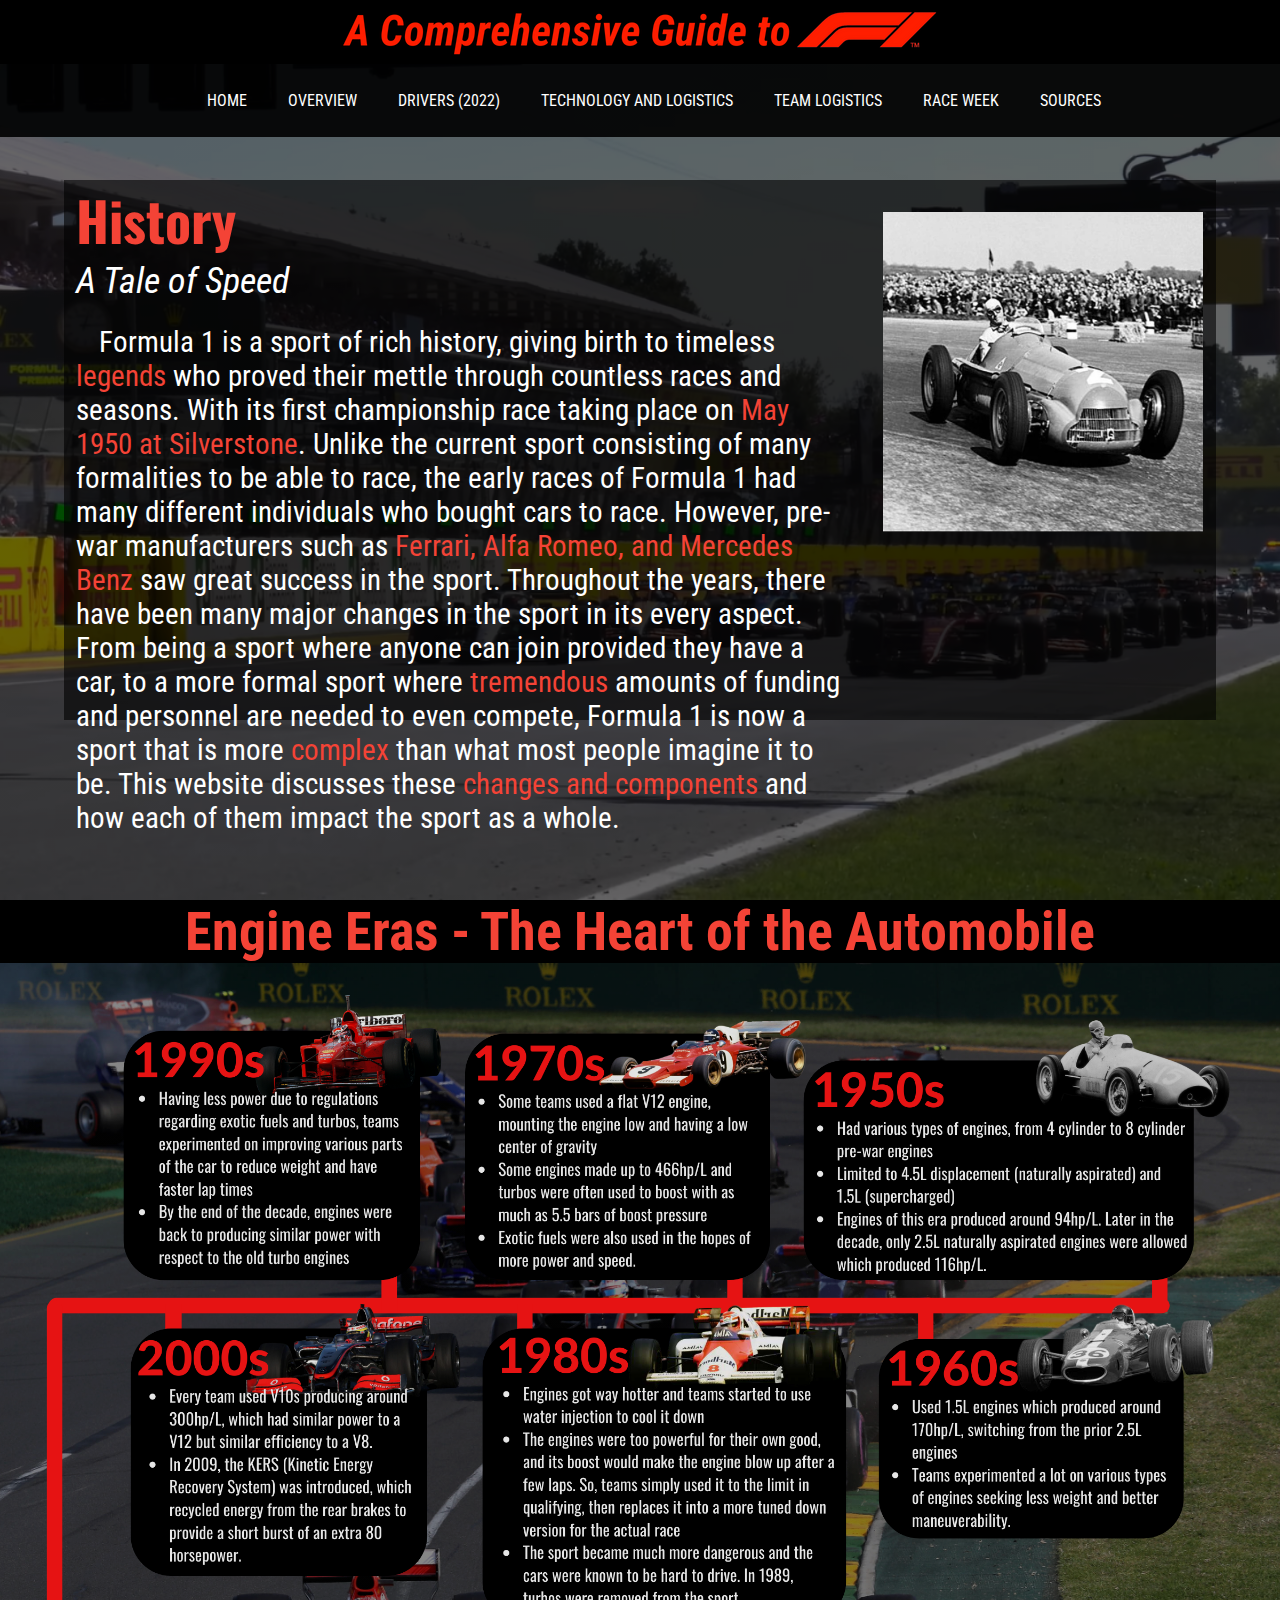
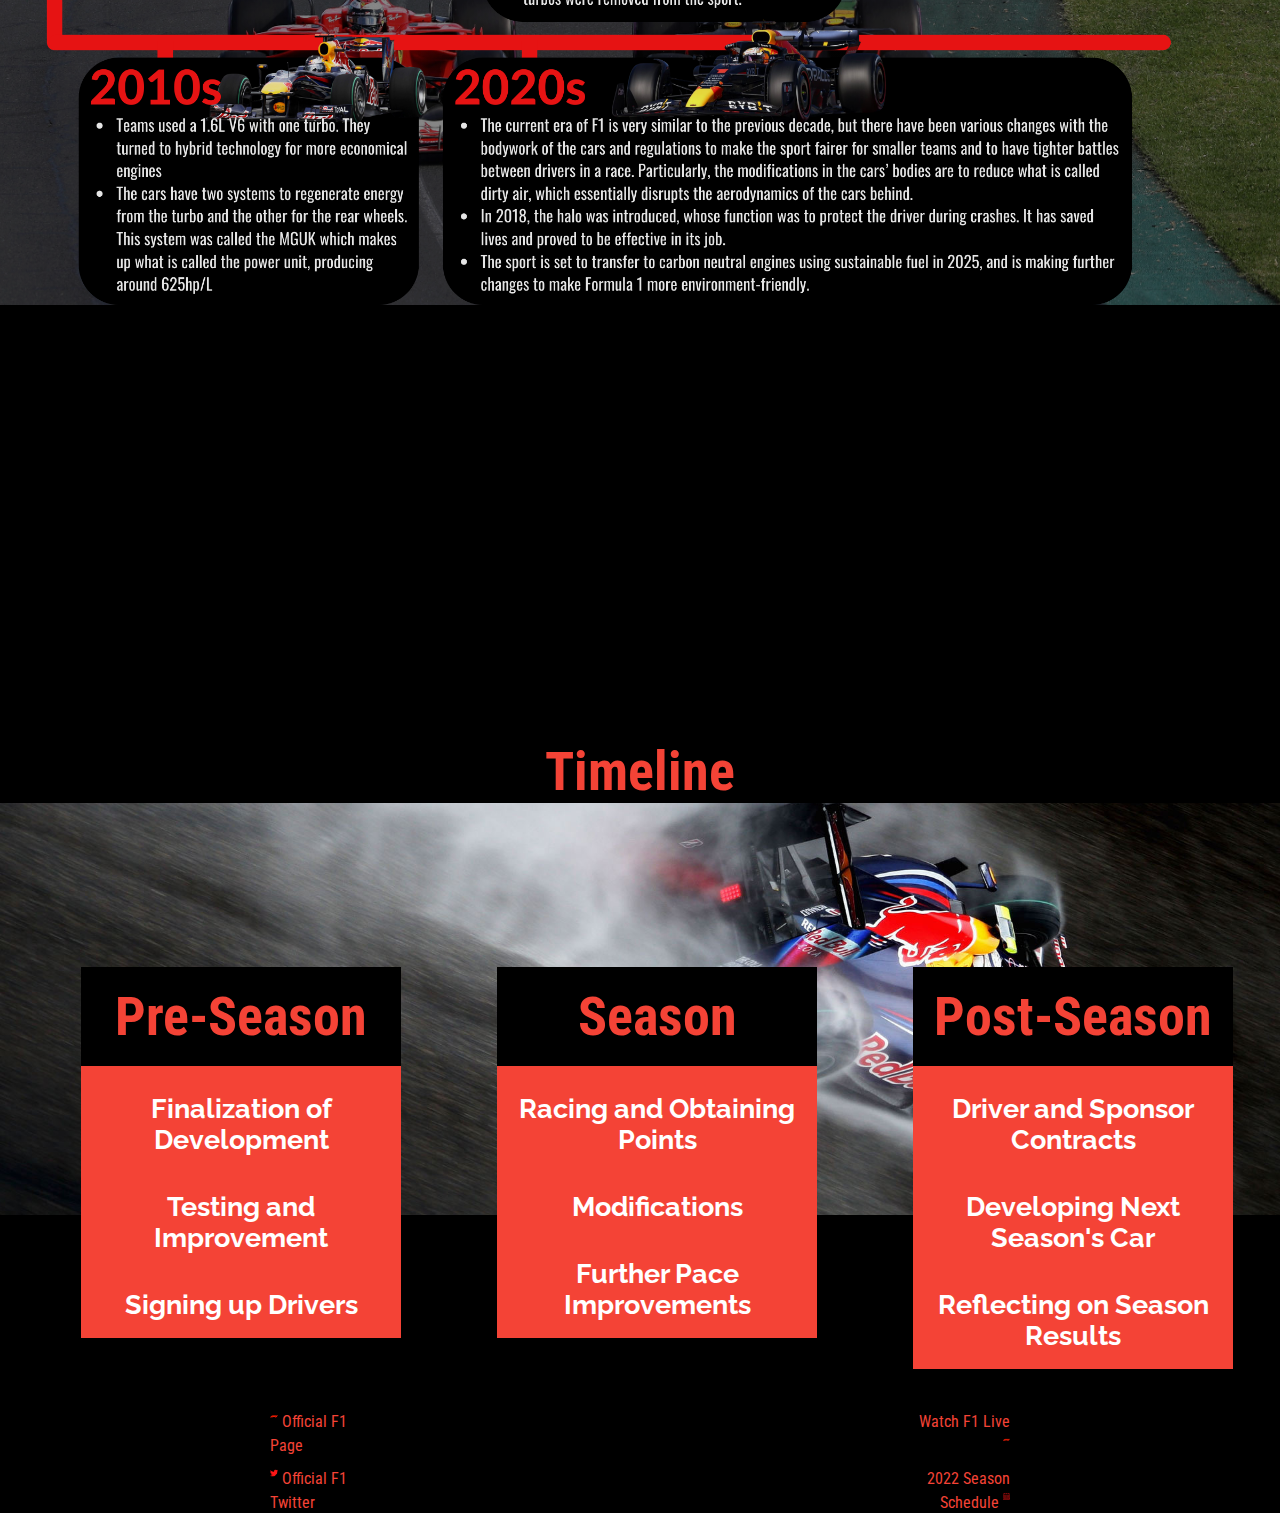
==== htdocs/p1overview.html @ 9a34f5e9 "Add files via upload" ====
<!DOCTYPE html>
<html>

<head>
  <!--Declaration of meta tags and viewports-->
  <meta charset="UTF-8">
  <meta name="viewport" content="width=device-width, initial-scale=1.0">
  <meta name="author" content="A. Mananghaya 9-Magnesium">
  <meta name="keywords" content="F1, Formula 1, Cars, Sport, CSS, HTML">
  <meta name="viewport" content="with=device-width, initial-scale=1.0">
  <!--Calling of stylesheet and fonts-->
  <link rel="stylesheet" href="../style.css">
  <link rel="preconnect" href="https://fonts.googleapis.com">
  <link rel="preconnect" href="https://fonts.gstatic.com" crossorigin>
  <link href="https://fonts.googleapis.com/css2?family=Roboto+Condensed:ital,wght@0,300;0,400;0,700;1,400&display=swap" rel="stylesheet">
  <link rel="preconnect" href="https://fonts.googleapis.com">
  <link rel="preconnect" href="https://fonts.gstatic.com" crossorigin>
  <link href="https://fonts.googleapis.com/css2?family=Oswald:wght@300;400;500;600&display=swap" rel="stylesheet">
  <link rel="preconnect" href="https://fonts.googleapis.com">
  <link rel="preconnect" href="https://fonts.gstatic.com" crossorigin>
  <link href="https://fonts.googleapis.com/css2?family=Raleway:wght@300&display=swap" rel="stylesheet">
  <!--Site Logo and Title-->
  <link rel="icon" href="../images/SiteLogo.png" type=".png">
  <title>A Comprehensive Guide to F1</title>
  <!--Background Image-->
  <style>
    body {
      background-image: linear-gradient(rgba(0, 0, 0, 0.6), rgba(0, 0, 0, 0.6)), url(../images/P1.1.png);
      min-height: 100vh;
      width: 100%;
      background-position: center;
      background-size: cover;
      position: relative;
      background-repeat: no-repeat;
    }
  </style>
</head>

<body style="background-color: black; max-width: 100vw;">
<!--Header-->
<div class="top-container">
  <img src="../images/Header.png" alt="Header" style="position: relative; position: center; top: 5%;">
</div>

  <div class="header" id="header">
      <div class="nav-links" style="text-align: center;">
        <ul>
          <li><a href="../index.html">HOME</a></li>
          <li><a href="p1overview.html">OVERVIEW</a></li>
          <li><a href="p2drivers.html">DRIVERS (2022)</a></li>
          <li><a href="p3tech.html">TECHNOLOGY AND LOGISTICS</a></li>
          <li><a href="p4teams.html">TEAM LOGISTICS</a></li>
          <li><a href="p5raceweek.html">RACE WEEK</a></li>
          <li><a href="sources.html">SOURCES</a></li>
        </ul>
      </div>
  </div>

<!--Text and Image Contents-->
<section class="part1">
  <div class="supporting-image" style="top: 23.5%;">
    <img src="../images/P1.2.png" alt="1950 British Grand Prix" style="float:right; margin:0% 0% 0% 1%; width: 25vw;">
  </div>
  <div class="text-box" style="left: 5vw; top:20vh; text-align: left; height: 60vh; width: 90vw">
  <h1 style="font-family: 'Oswald', sans-serif; color: #f44336; margin-left: 1%;">History</h1>
  <em style="font-size: 4vh; margin-left: 1%;">A Tale of Speed</em>
  <p style = "font-size: 3.2vh; text-indent: 3%; width: 60vw; margin-left: 1%; margin-top: 2%;"> <span> Formula 1 is a sport of rich history, giving birth to timeless</span> <span style="font-size: 3.2vh; color: #f44336">legends</span> <span>who proved their mettle through countless races and seasons. With its first championship race taking place on </span> <span style="font-size: 3.2vh; color: #f44336">May 1950 at Silverstone</span><span>. Unlike the current sport consisting of many formalities to be able to race, the early races of Formula 1 had many different individuals who bought cars to race. However, pre-war manufacturers such as </span> <span style="font-size: 3.2vh; color: #f44336">Ferrari, Alfa Romeo, and Mercedes Benz</span> <span>saw great success in the sport. Throughout the years, there have been many major changes in the sport in its every aspect. From being a sport where anyone can join provided they have a car, to a more formal sport where <span style="font-size: 3.2vh; color: #f44336">tremendous</span> amounts of funding and personnel are needed to even compete, Formula 1 is now a sport that is more <span style="font-size: 3.2vh; color: #f44336">complex</span> than what most people imagine it to be. This website discusses these <span style="font-size: 3.2vh; color: #f44336">changes and components</span> and how each of them impact the sport as a whole.</span> </p>
</div>
</section>

<section class="part2" id="engineras">
  <div class="text-box" style="text-align: center; top: 100vh; max-width: 100vw; z-index:1; left: 0%;">
      <h1 style="'Roboto Condensed', sans-serif; color: #f44336; background-color: black; width: 100vw;">Engine Eras - The Heart of the Automobile</h1>
      <img src="../images/P1.3.png" alt="F1 Engine Eras Infographic" style="opacity: 0.9; z-index: 100; position: relative; max-width: 100vw; padding-top: 30px; background-image: linear-gradient(rgba(0,0,0,0.4), rgba(0,0,0,0.4)), url(../images/P1.4.jpg); background-size: cover; background-position: center; background-repeat: no-repeat;">
  </div>
</section>

  <div class="text-box" style="text-align: center; top: 260vh; width: 100vw; z-index:1; left: 0%;">
      <h1 style="'Roboto Condensed', sans-serif; color: #f44336; background-color: black; width: 100vw;">Timeline</h1>
  </div>

<img src= "../images/P1.5.png" style="width: 100vw; max-height: 75vh; position: absolute; top: 260vh; z-index: 0; left: 0;">
<section class="timeline">
<section class="part3.1" id="part3.1">
  <div class="timelinestyle">
  <h1 class="timelineheader">Pre-Season</h1>
    <ul>
      <li>Finalization of Development</li>
      <li>Testing and Improvement</li>
      <li>Signing up Drivers</li>
    </ul>
</div>
</section>

<section class="part3.2" id="part3.2">
  <div class="timelinestyle">
  <h1 class="timelineheader">Season</h1>
    <ul>
      <li>Racing and Obtaining Points</li>
      <li>Modifications</li>
      <li>Further Pace Improvements</li>
    </ul>
</div>
</section>

<section class="part3.3" id="part3.3">
  <div class="timelinestyle">
  <h1 class="timelineheader">Post-Season</h1>
    <ul>
      <li>Driver and Sponsor Contracts</li>
      <li>Developing Next Season's Car</li>
      <li>Reflecting on Season Results</li>
    </ul>
</div>
</section>
</section>

<section class="footer" style="top:340vh;" class="timelineheader">
    <div class="column" id="footercolumn1">
    <p style="font-family: 'Oswald', sans-serif;">
      <a href="https://www.formula1.com/" class="anch"> <img src="../images/F1.png" alt="F1" width="8%" class="footerimg"> Official F1 Page</a><br></p>
    <p style="font-family: 'Oswald', sans-serif; margin-top: 1vh;">
      <a href="https://twitter.com/f1" class="anch"> <img src="../images/Twitter.png" alt="Twitter" width="8%"
          class="footerimg"> Official F1 Twitter</a><br>
    </p>
  </div>
  <div class="column" id="footercolumn2">
    <p style="font-family: 'Oswald', sans-serif; text-align: right;">
      <a href="https://www.formula1.com/en/f1-live-lite.html" class="anch">Watch F1 Live <img src="../images/F1.png" alt="F1" width="7%" class="footerimg"></a><br></p>
    <p style="font-family: 'Oswald', sans-serif; margin-top: 1vh; text-align: right;">
      <a href="https://www.formula1.com/en/racing/2022.html" class="anch">2022 Season Schedule <img src="../images/Calendar.png" alt="Calendar" width="7%" class="footerimg"></a></p>
  </div>
</section>

<!--Script for fixed part of header-->
<script>
window.onscroll = function() {myFunction()};

var header = document.getElementById("header");
var sticky = header.offsetTop;

function myFunction() {
  if (window.pageYOffset > sticky) {
    header.classList.add("sticky");
  } else {
    header.classList.remove("sticky");
  }
}
</script>

</body>
</html>
---- style.css ----
*{
  margin: 0;
  padding: 0;
  font-family: 'Roboto Condensed', sans-serif;
}

/*-----------------------HEADER-----------------------*/
.top-container {
  background-color: #000;
  text-align: center;
}
.header {
  padding: 0vh 0vh 3vh 0vh;
  justify-content: space-between;
  background: rgba(0,0,0,0.9);
  position: relative;
  z-index: 100;
}
  .nav-links{
    flex: 1;
  }
    .nav-links ul li{
      list-style: none;
      display: inline-block;
      padding: 3vh 0vh 0vh 3vh;
      position: relative;
    }
      .nav-links ul li a{
        color: #fff;
        text-decoration: none;
        font-size: 100%;
        border: 1px rgba(0,0,0,0.9);
        border-radius: 5%;
        padding: 5px;
        box-shadow: inset 0 0 0 0 #f44336;
        transition: ease-out 1s;
      }
        .nav-links ul li a:hover{
          box-shadow: inset 100vh 0 0 0 #f44336;
          color: black;
        }
          .sticky {
            position: fixed;
            top: 0;
            width: 100%;
            left: 0;
            background: rgba(0,0,0,0.8);
            border: 1px rgba(0,0,0,0.8);
          }
            .sticky + .content {
              padding-top: 102px;
            }

/*-----------------------TEXT CONFIGS-----------------------*/
.text-box{
  width: 90%;
  background-color: rgba(0,0,0,0.6);
  color: #fff;
  position: absolute;
  text-align: center;
  top: 50%;
  transform: translate (-50%, -50%);
}
  .text-box h1{
    font-size: 6vh;
  }
  .text-box p{
    margin: .5% 0 .5%;
    color: #fff;
  }
.supporting-image{
  z-index: 3;
  right: 6%;
  position: absolute;
}
.part2{
  max-width: 100vw;
}
/*-----------------------TIMELINE FOR PAGE 1 (OVERVIEW)-----------------------*/
.timeline{
  max-width: 65vw;
  max-height: 40vh;
  display: flex;
  justify-content: space-between;
  text-align: center;
  transform: translate(9vh, 0vh);
  z-index: 6;
}
.timelinestyle{
  width: 25vw;
  height: 35vh;
  position: absolute;
  z-index: 100;
  top: 270vh;
  display: inline-block;
}
.timelineheader{
  color: #f44336;
  font-size: 6vh;
  padding-top: 2vh;
  padding-bottom: 2vh;
  background: black;
}
.timelinestyle ul{
  font-family: 'Raleway', sans-serif;
  color: #fff;
  padding-top: 1vh;
  text-decoration: none;
  background: #f44336;
}
.timelinestyle ul li{
  font-family: 'Raleway', sans serif;
  font-weight: bold;
  list-style: none;
  padding: 2vh 0vh 2vh 0vh;
  position: relative;
  font-size: 3vh;
}

/*-----------------------FOOTER-----------------------*/
.footer{
  width: 100vw;
  background-color: rgba(0,0,0,1);
  background-image: url ();
  position: absolute;
  display: flex;
  align-items: center;
  justify-content: center;
  left: 0;
  bottom: 0%;
  width: 100%;
  z-index: 200;
}
.column{
  width: 40vh;
  display: inline-block;
  margin: 1vh 30vh 1vh;
}
  .column p a{
    color: #f44336;
    text-decoration: none;
  }
.anch{
  height: 5%;
  vertical-align: middle;
}
.footerimg{
  vertical-align: text-top;
}
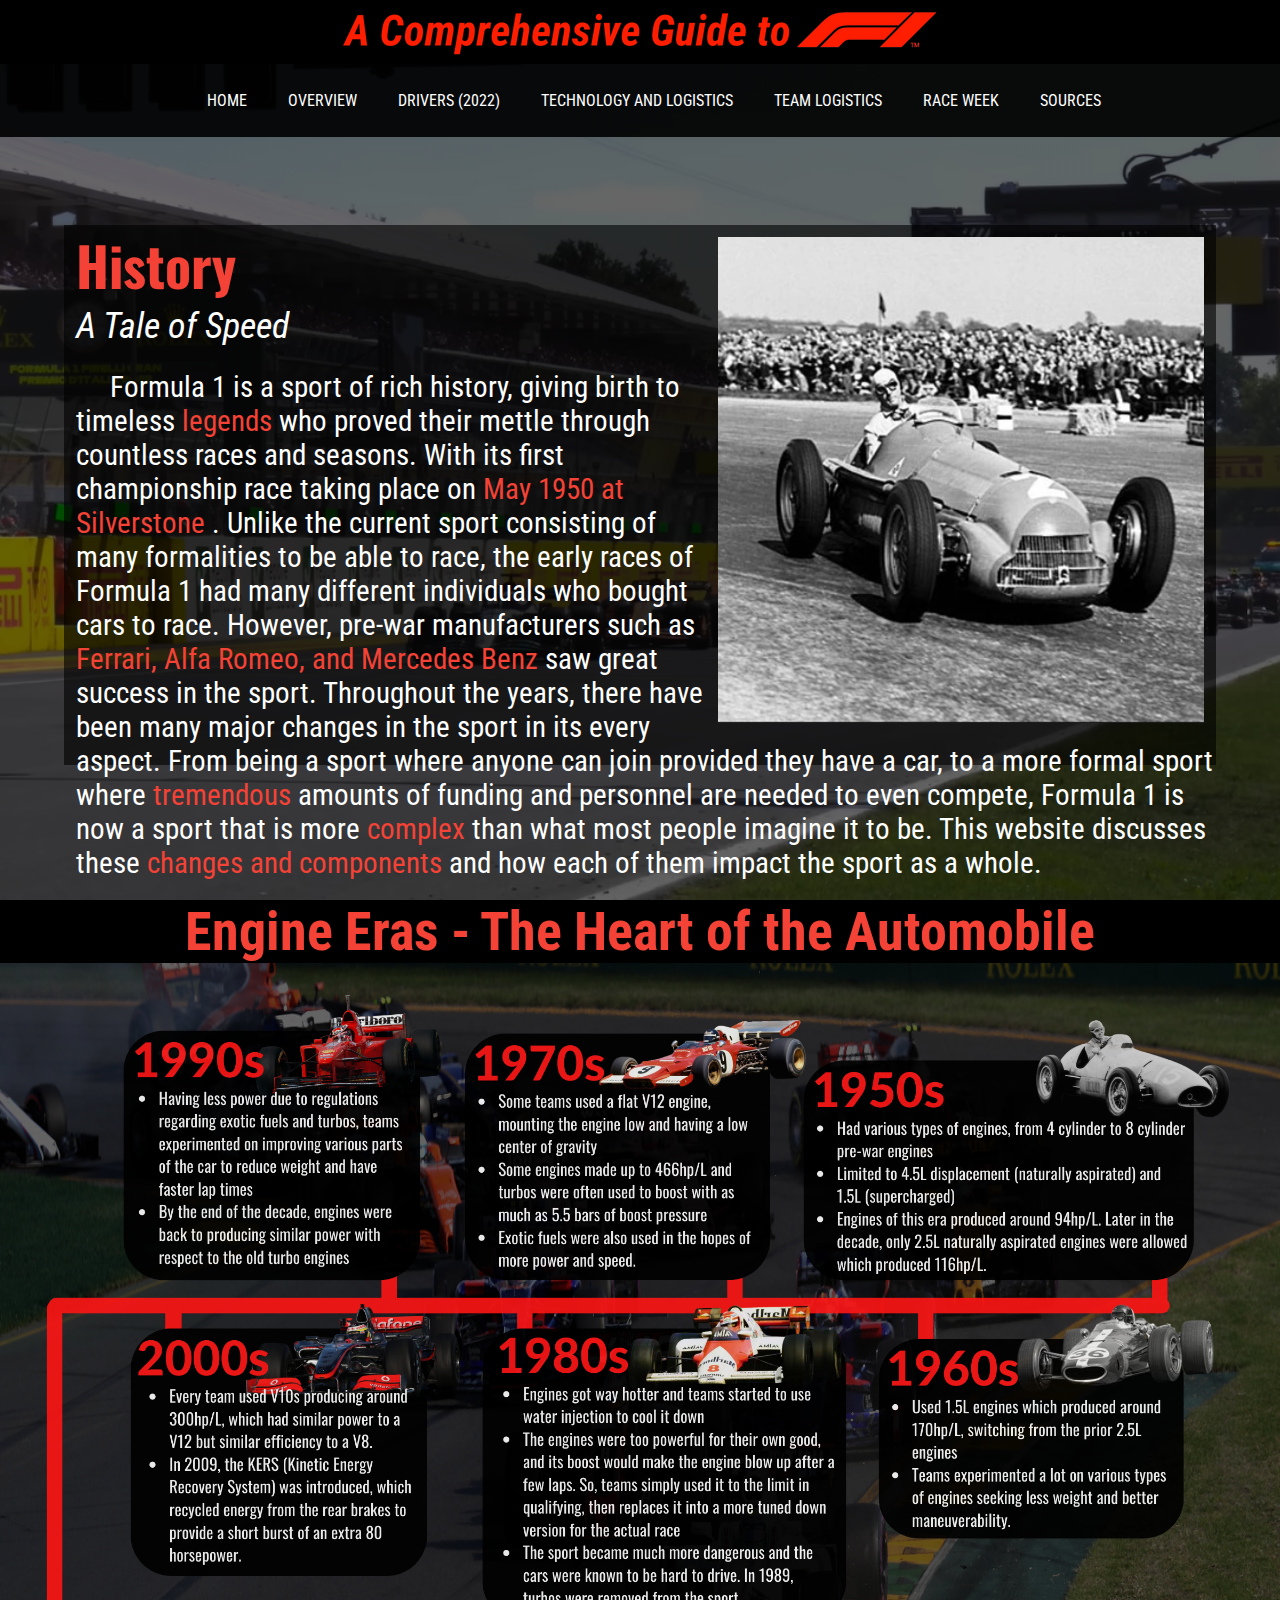
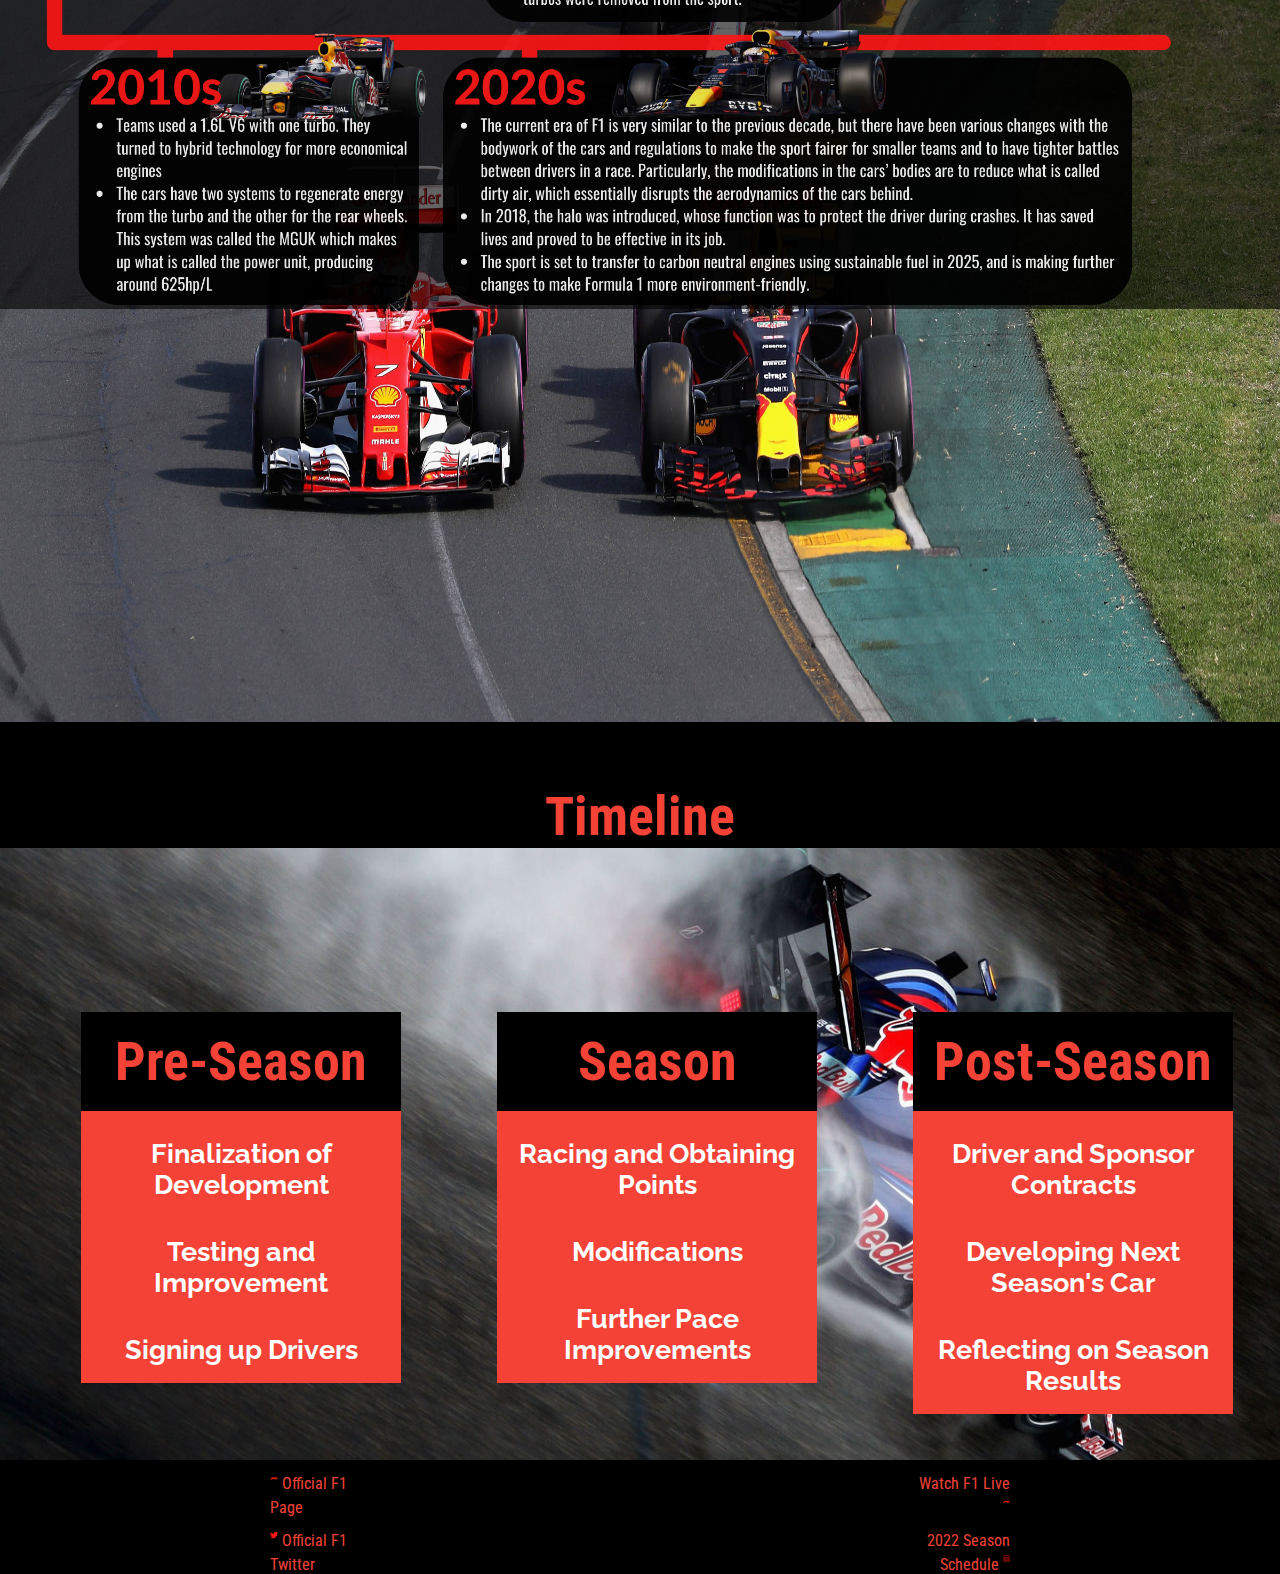
==== commit 6bcec34a: "Add files via upload" ====
--- a/htdocs/p1overview.html
+++ b/htdocs/p1overview.html
@@ -1,4 +1,14 @@
 <!DOCTYPE html>
+<!-- 
+From: Mrs. Mendoza
+
+updated this file already...and some part in the CSS
+the part 2 section I left that for you to fix......
+
+the horizontal scrollbar is now gone....
+
+Mam Mendoza
+-->
 <html>
 
 <head>
@@ -9,7 +19,9 @@
   <meta name="keywords" content="F1, Formula 1, Cars, Sport, CSS, HTML">
   <meta name="viewport" content="with=device-width, initial-scale=1.0">
   <!--Calling of stylesheet and fonts-->
-  <link rel="stylesheet" href="../style.css">
+  <link rel="stylesheet" href="../css/style.css">
+  <link rel="stylesheet" href="../css/headerfooter.css">
+  <link rel="stylesheet" href="../css/p1styles.css">
   <link rel="preconnect" href="https://fonts.googleapis.com">
   <link rel="preconnect" href="https://fonts.gstatic.com" crossorigin>
   <link href="https://fonts.googleapis.com/css2?family=Roboto+Condensed:ital,wght@0,300;0,400;0,700;1,400&display=swap" rel="stylesheet">
@@ -24,6 +36,7 @@
   <title>A Comprehensive Guide to F1</title>
   <!--Background Image-->
   <style>
+    * {box-sizing: border-box;}
     body {
       background-image: linear-gradient(rgba(0, 0, 0, 0.6), rgba(0, 0, 0, 0.6)), url(../images/P1.1.png);
       min-height: 100vh;
@@ -33,13 +46,14 @@
       position: relative;
       background-repeat: no-repeat;
     }
+
   </style>
 </head>
 
-<body style="background-color: black; max-width: 100vw;">
+<body style="background-color: black; max-width: 100%;">
 <!--Header-->
 <div class="top-container">
-  <img src="../images/Header.png" alt="Header" style="position: relative; position: center; top: 5%;">
+  <img src="../images/Header.png" alt="Header" style="position: relative; top: 5%;">
 </div>
 
   <div class="header" id="header">
@@ -57,62 +71,73 @@
   </div>
 
 <!--Text and Image Contents-->
+<!-- changed this part a bit with regards to handling the image -->
 <section class="part1">
-  <div class="supporting-image" style="top: 23.5%;">
-    <img src="../images/P1.2.png" alt="1950 British Grand Prix" style="float:right; margin:0% 0% 0% 1%; width: 25vw;">
-  </div>
-  <div class="text-box" style="left: 5vw; top:20vh; text-align: left; height: 60vh; width: 90vw">
-  <h1 style="font-family: 'Oswald', sans-serif; color: #f44336; margin-left: 1%;">History</h1>
-  <em style="font-size: 4vh; margin-left: 1%;">A Tale of Speed</em>
-  <p style = "font-size: 3.2vh; text-indent: 3%; width: 60vw; margin-left: 1%; margin-top: 2%;"> <span> Formula 1 is a sport of rich history, giving birth to timeless</span> <span style="font-size: 3.2vh; color: #f44336">legends</span> <span>who proved their mettle through countless races and seasons. With its first championship race taking place on </span> <span style="font-size: 3.2vh; color: #f44336">May 1950 at Silverstone</span><span>. Unlike the current sport consisting of many formalities to be able to race, the early races of Formula 1 had many different individuals who bought cars to race. However, pre-war manufacturers such as </span> <span style="font-size: 3.2vh; color: #f44336">Ferrari, Alfa Romeo, and Mercedes Benz</span> <span>saw great success in the sport. Throughout the years, there have been many major changes in the sport in its every aspect. From being a sport where anyone can join provided they have a car, to a more formal sport where <span style="font-size: 3.2vh; color: #f44336">tremendous</span> amounts of funding and personnel are needed to even compete, Formula 1 is now a sport that is more <span style="font-size: 3.2vh; color: #f44336">complex</span> than what most people imagine it to be. This website discusses these <span style="font-size: 3.2vh; color: #f44336">changes and components</span> and how each of them impact the sport as a whole.</span> </p>
-</div>
+  <div class="text-box" style="left: 5%; top:25vh; text-align: left; height: 60vh; width: 90%;">
+    <img src="../images/P1.2.png" alt="1950 British Grand Prix" style="float:right; height: 90%; margin: 1% 1%">
+    <h1 style="font-family: 'Oswald', sans-serif; color: #f44336; margin-left: 1%;">History</h1>
+    <em style="font-size: 4vh; margin-left: 1%;">A Tale of Speed</em>
+    <p style = "font-size: 3.2vh; text-indent: 3%;margin-left: 1%; margin-top: 2%;">
+       <span> Formula 1 is a sport of rich history, giving birth to timeless</span>
+       <span style="font-size: 3.2vh; color: #f44336">legends</span>
+       <span>who proved their mettle through countless races and seasons. With its first championship race taking place on </span>
+       <span style="font-size: 3.2vh; color: #f44336">May 1950 at Silverstone</span>
+       <span>. Unlike the current sport consisting of many formalities to be able to race, the early races of Formula 1 had many different individuals who bought cars to race. However, pre-war manufacturers such as </span>
+       <span style="font-size: 3.2vh; color: #f44336">Ferrari, Alfa Romeo, and Mercedes Benz</span> <span>saw great success in the sport. Throughout the years, there have been many major changes in the sport in its every aspect. From being a sport where anyone can join provided they have a car, to a more formal sport where
+       <span style="font-size: 3.2vh; color: #f44336">tremendous</span> amounts of funding and personnel are needed to even compete, Formula 1 is now a sport that is more
+       <span style="font-size: 3.2vh; color: #f44336">complex</span> than what most people imagine it to be. This website discusses these
+       <span style="font-size: 3.2vh; color: #f44336">changes and components</span> and how each of them impact the sport as a whole.</span>
+     </p>
+   </div>
 </section>
 
 <section class="part2" id="engineras">
-  <div class="text-box" style="text-align: center; top: 100vh; max-width: 100vw; z-index:1; left: 0%;">
-      <h1 style="'Roboto Condensed', sans-serif; color: #f44336; background-color: black; width: 100vw;">Engine Eras - The Heart of the Automobile</h1>
-      <img src="../images/P1.3.png" alt="F1 Engine Eras Infographic" style="opacity: 0.9; z-index: 100; position: relative; max-width: 100vw; padding-top: 30px; background-image: linear-gradient(rgba(0,0,0,0.4), rgba(0,0,0,0.4)), url(../images/P1.4.jpg); background-size: cover; background-position: center; background-repeat: no-repeat;">
+  <img src="../images/P1.4.jpg" alt="Bg" style="position: absolute; top: 100vh; z-index: -1; width: 100%; height: 200%;">
+  <div class="text-box" style="text-align: center; top: 100vh; width: 100%; z-index:1; left: 0%;">
+      <h1 style="'Roboto Condensed', sans-serif; color: #f44336; background-color: black; width: 100%;">Engine Eras - The Heart of the Automobile</h1>
+      <img src="../images/P1.3.png" alt="F1 Engine Eras Infographic"
+      style="opacity: 0.9; z-index: 100; position: relative; width: 100%; padding-top: 30px;">
   </div>
 </section>
 
-  <div class="text-box" style="text-align: center; top: 260vh; width: 100vw; z-index:1; left: 0%;">
-      <h1 style="'Roboto Condensed', sans-serif; color: #f44336; background-color: black; width: 100vw;">Timeline</h1>
+<div class="text-box" style="text-align: center; top: 265vh; width: 100%; z-index:1; left: 0;">
+      <h1 style="'Roboto Condensed', sans-serif; color: #f44336; background-color: black;">Timeline</h1>
+</div>
+
+<img src= "../images/P1.5.png" style="width: 100%; height: 75%; position: absolute; top: 265vh; z-index: 0; left: 0;">
+<section class="timeline" style="z-index: 100;">
+  <section class="part3.1" id="part3.1">
+    <div class="timelinestyle">
+    <h1 class="timelineheader">Pre-Season</h1>
+      <ul>
+        <li>Finalization of Development</li>
+        <li>Testing and Improvement</li>
+        <li>Signing up Drivers</li>
+      </ul>
+    </div>
+  </section>
+
+  <section class="part3.2" id="part3.2">
+    <div class="timelinestyle">
+    <h1 class="timelineheader">Season</h1>
+      <ul>
+        <li>Racing and Obtaining Points</li>
+        <li>Modifications</li>
+        <li>Further Pace Improvements</li>
+      </ul>
   </div>
+  </section>
 
-<img src= "../images/P1.5.png" style="width: 100vw; max-height: 75vh; position: absolute; top: 260vh; z-index: 0; left: 0;">
-<section class="timeline">
-<section class="part3.1" id="part3.1">
-  <div class="timelinestyle">
-  <h1 class="timelineheader">Pre-Season</h1>
-    <ul>
-      <li>Finalization of Development</li>
-      <li>Testing and Improvement</li>
-      <li>Signing up Drivers</li>
-    </ul>
-</div>
-</section>
-
-<section class="part3.2" id="part3.2">
-  <div class="timelinestyle">
-  <h1 class="timelineheader">Season</h1>
-    <ul>
-      <li>Racing and Obtaining Points</li>
-      <li>Modifications</li>
-      <li>Further Pace Improvements</li>
-    </ul>
-</div>
-</section>
-
-<section class="part3.3" id="part3.3">
-  <div class="timelinestyle">
-  <h1 class="timelineheader">Post-Season</h1>
-    <ul>
-      <li>Driver and Sponsor Contracts</li>
-      <li>Developing Next Season's Car</li>
-      <li>Reflecting on Season Results</li>
-    </ul>
-</div>
-</section>
+  <section class="part3.3" id="part3.3">
+    <div class="timelinestyle">
+    <h1 class="timelineheader">Post-Season</h1>
+      <ul>
+        <li>Driver and Sponsor Contracts</li>
+        <li>Developing Next Season's Car</li>
+        <li>Reflecting on Season Results</li>
+      </ul>
+    </div>
+  </section>
 </section>
 
 <section class="footer" style="top:340vh;" class="timelineheader">
@@ -149,4 +174,4 @@
 </script>
 
 </body>
-</html> +</html>
--- a/css/style.css
+++ b/css/style.css
@@ -0,0 +1,27 @@
+*{
+  margin: 0;
+  padding: 0;
+  font-family: 'Roboto Condensed', sans-serif;
+}
+/*-----------------------TEXT CONFIGS-----------------------*/
+.text-box{
+  width: 90%;
+  background-color: rgba(0,0,0,0.6);
+  color: #fff;
+  position: absolute;
+  text-align: center;
+  top: 50%;
+  transform: translate (-50%, -50%);
+}
+  .text-box h1{
+    font-size: 6vh;
+  }
+  .text-box p{
+    margin: .5% 0 .5%;
+    color: #fff;
+  }
+.supporting-image{
+  z-index: 3;
+  right: 6%;
+  position: absolute;
+}--- a/css/headerfooter.css
+++ b/css/headerfooter.css
@@ -0,0 +1,81 @@
+/*-----------------------HEADER-----------------------*/
+.top-container {
+  background-color: #000;
+  text-align: center;
+}
+.header {
+  padding: 0vh 0vh 3vh 0vh;
+  justify-content: space-between;
+  background: rgba(0,0,0,0.9);
+  position: relative;
+  z-index: 100;
+}
+  .nav-links{
+    flex: 1;
+  }
+    .nav-links ul li{
+      list-style: none;
+      display: inline-block;
+      padding: 3vh 0vh 0vh 3vh;
+      position: relative;
+    }
+      .nav-links ul li a{
+        color: #fff;
+        text-decoration: none;
+        font-size: 100%;
+        border: 1px rgba(0,0,0,0.9);
+        border-radius: 5vh;
+        padding: 5px;
+        box-shadow: inset 0 0 0 0 #f44336;
+        transition: ease-out 1s;
+      }
+        .nav-links ul li a:hover{
+          box-shadow: inset 100vh 0 0 0 #f44336;
+          color: black;
+        }
+          .sticky {
+            position: fixed;
+            top: 0;
+            width: 100%;
+            left: 0;
+            background: rgba(0,0,0,0.8);
+            border: 1px rgba(0,0,0,0.8);
+          }
+            .sticky + .content {
+              padding-top: 102px;
+            }
+
+
+/*-----------------------FOOTER-----------------------*/
+
+.footer{
+  background-color: rgba(0,0,0,1);
+  position: absolute;
+  display: flex;
+  width: 100%;
+  left: 0;
+  bottom: 0%;
+  z-index: 200;
+}
+.column{
+  width: 40vh;
+  display: inline-block;
+  margin: 1vh 30vh 1vh;
+}
+  .column p a{
+    color: #f44336;
+    text-decoration: none;
+    box-shadow: inset 0 0 0 0 #f44336;
+    transition: ease-out 1s;
+  }
+  .column  p a:hover{
+    box-shadow: inset 100vh 0 0 0 #f44336;
+    color: white;
+  }
+.anch{
+  height: 5%;
+  vertical-align: middle;
+}
+.footerimg{
+  vertical-align: text-top;
+}--- a/css/p1styles.css
+++ b/css/p1styles.css
@@ -0,0 +1,44 @@
+.part2 img{
+  max-height: 158vh;
+}
+
+/*-----------------------TIMELINE FOR PAGE 1 (OVERVIEW)-----------------------*/
+.timeline{
+  max-width: 65vw;
+  max-height: 40vh;
+  display: flex;
+  justify-content: space-between;
+  text-align: center;
+  transform: translate(9vh, 0vh);
+  z-index: 6;
+}
+.timelinestyle{
+  width: 25vw;
+  height: 35vh;
+  position: absolute;
+  z-index: 100;
+  top: 275vh;
+  display: inline-block;
+}
+.timelineheader{
+  color: #f44336;
+  font-size: 6vh;
+  padding-top: 2vh;
+  padding-bottom: 2vh;
+  background: black;
+}
+.timelinestyle ul{
+  font-family: 'Raleway', sans-serif;
+  color: #fff;
+  padding-top: 1vh;
+  text-decoration: none;
+  background: #f44336;
+}
+.timelinestyle ul li{
+  font-family: 'Raleway', sans serif;
+  font-weight: bold;
+  list-style: none;
+  padding: 2vh 0vh 2vh 0vh;
+  position: relative;
+  font-size: 3vh;
+}
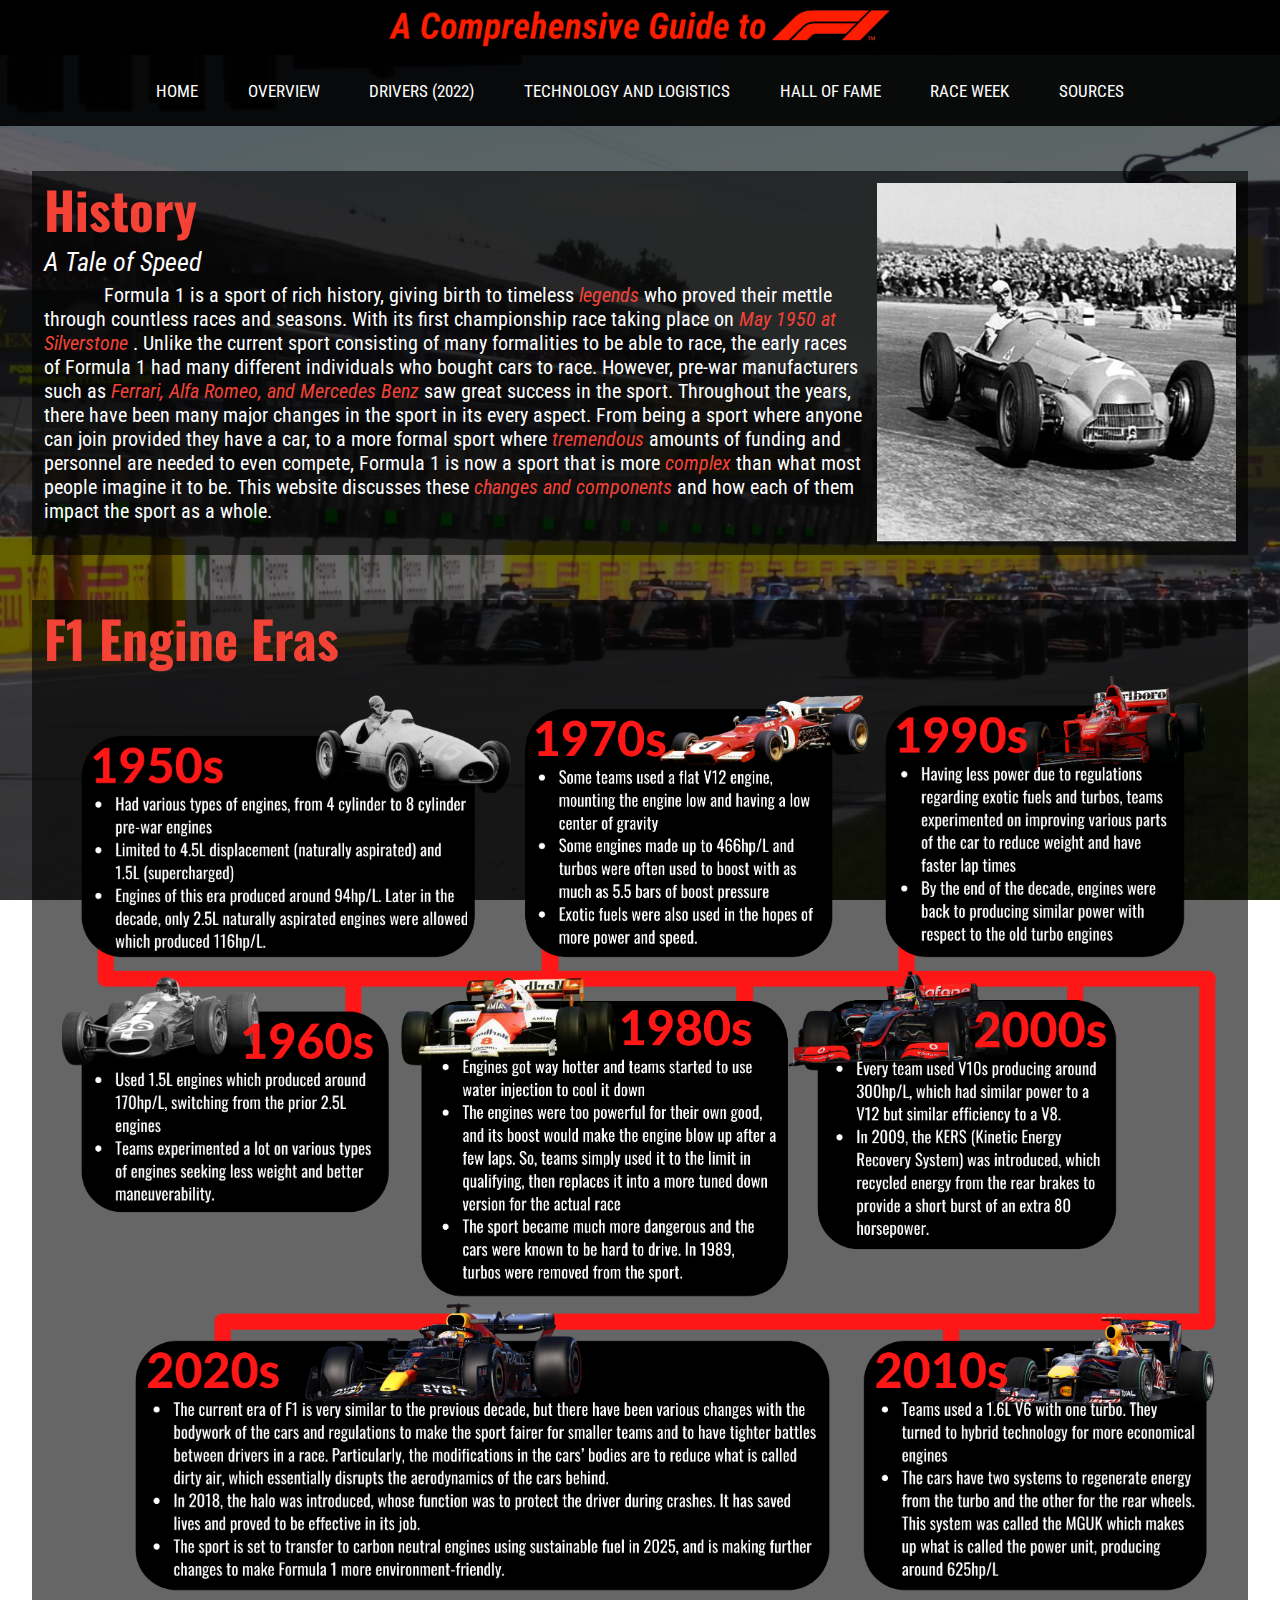
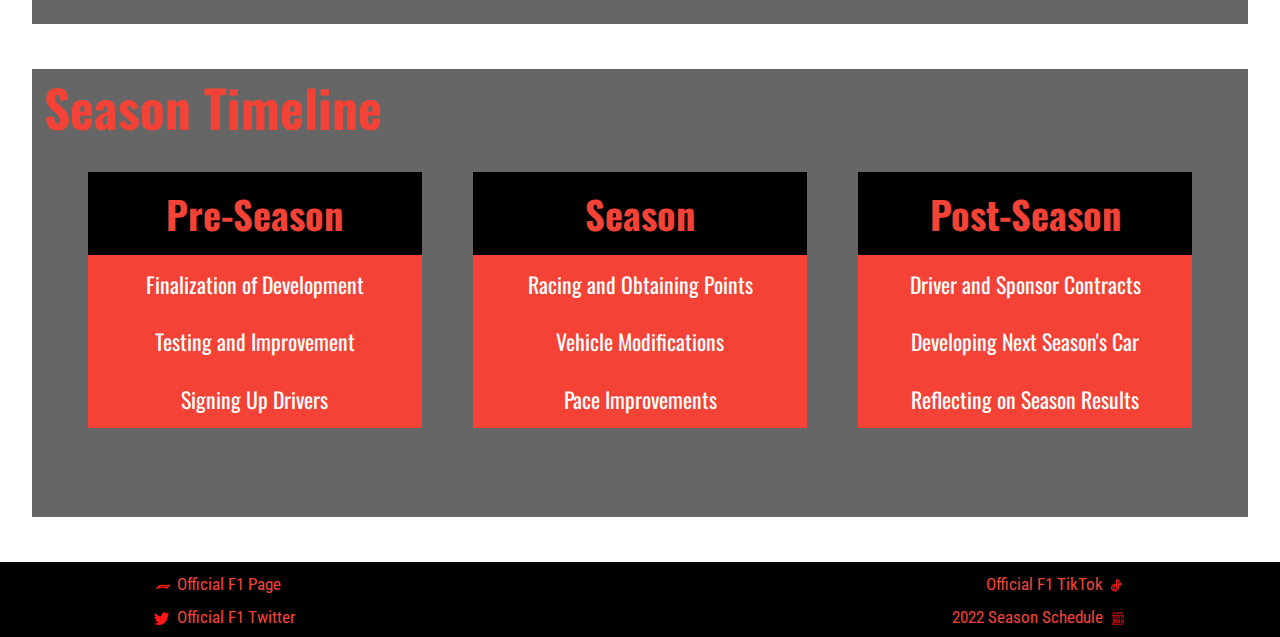
==== commit 5b4b0a85: "Add files via upload" ====
--- a/htdocs/p1overview.html
+++ b/htdocs/p1overview.html
@@ -1,15 +1,5 @@
 <!DOCTYPE html>
-<!-- 
-From: Mrs. Mendoza
-
-updated this file already...and some part in the CSS
-the part 2 section I left that for you to fix......
-
-the horizontal scrollbar is now gone....
-
-Mam Mendoza
--->
-<html>
+<html lang="en">
 
 <head>
   <!--Declaration of meta tags and viewports-->
@@ -17,143 +7,145 @@
   <meta name="viewport" content="width=device-width, initial-scale=1.0">
   <meta name="author" content="A. Mananghaya 9-Magnesium">
   <meta name="keywords" content="F1, Formula 1, Cars, Sport, CSS, HTML">
-  <meta name="viewport" content="with=device-width, initial-scale=1.0">
   <!--Calling of stylesheet and fonts-->
   <link rel="stylesheet" href="../css/style.css">
   <link rel="stylesheet" href="../css/headerfooter.css">
   <link rel="stylesheet" href="../css/p1styles.css">
+  <link rel="stylesheet" href="../css/mediastyles.css">
+  <link rel="stylesheet" href="https://cdnjs.cloudflare.com/ajax/libs/font-awesome/4.7.0/css/font-awesome.min.css">
   <link rel="preconnect" href="https://fonts.googleapis.com">
   <link rel="preconnect" href="https://fonts.gstatic.com" crossorigin>
   <link href="https://fonts.googleapis.com/css2?family=Roboto+Condensed:ital,wght@0,300;0,400;0,700;1,400&display=swap" rel="stylesheet">
   <link rel="preconnect" href="https://fonts.googleapis.com">
   <link rel="preconnect" href="https://fonts.gstatic.com" crossorigin>
   <link href="https://fonts.googleapis.com/css2?family=Oswald:wght@300;400;500;600&display=swap" rel="stylesheet">
-  <link rel="preconnect" href="https://fonts.googleapis.com">
-  <link rel="preconnect" href="https://fonts.gstatic.com" crossorigin>
-  <link href="https://fonts.googleapis.com/css2?family=Raleway:wght@300&display=swap" rel="stylesheet">
   <!--Site Logo and Title-->
   <link rel="icon" href="../images/SiteLogo.png" type=".png">
-  <title>A Comprehensive Guide to F1</title>
-  <!--Background Image-->
-  <style>
-    * {box-sizing: border-box;}
-    body {
-      background-image: linear-gradient(rgba(0, 0, 0, 0.6), rgba(0, 0, 0, 0.6)), url(../images/P1.1.png);
-      min-height: 100vh;
-      width: 100%;
-      background-position: center;
-      background-size: cover;
-      position: relative;
-      background-repeat: no-repeat;
-    }
+  <title>Overview</title>
 
-  </style>
+<!--Script for displaying the scroll button-->
+<script src="https://ajax.googleapis.com/ajax/libs/jquery/1.12.4/jquery.min.js"></script>
+<script>
+$(window).scroll(function() {
+    if ($(this).scrollTop()>200)
+     {
+        $('.scrolltotop').fadeIn();
+     }
+    else
+     {
+      $('.scrolltotop').fadeOut();
+     }
+ });
+</script>
 </head>
-
-<body style="background-color: black; max-width: 100%;">
+  
 <!--Header-->
-<div class="top-container">
-  <img src="../images/Header.png" alt="Header" style="position: relative; top: 5%;">
+<div class="mainheader">
+  <img src="../images/Header.png" alt="Header" style="position: relative; position: center; top: 5%;">
+  <div id="mobilenav" class="mobilenav">
+    <a href="javascript:void(0)" class="closebtn" onclick="closeNav()">×</a>
+    <a href="../index.html">HOME</a>
+    <a href="p1overview.html">OVERVIEW</a>
+    <a href="p2drivers.html">DRIVERS (2022)</a>
+    <a href="p3tech.html">TECHNOLOGY AND LOGISTICS</a>
+    <a href="p4halloffame.html">HALL OF FAME</a>
+    <a href="p5raceweek.html">RACE WEEK</a>
+    <a href="sources.html">SOURCES</a>
+  </div>
+  <button class="openbtn" onclick="openNav()">☰</button>
 </div>
 
   <div class="header" id="header">
-      <div class="nav-links" style="text-align: center;">
-        <ul>
-          <li><a href="../index.html">HOME</a></li>
-          <li><a href="p1overview.html">OVERVIEW</a></li>
-          <li><a href="p2drivers.html">DRIVERS (2022)</a></li>
-          <li><a href="p3tech.html">TECHNOLOGY AND LOGISTICS</a></li>
-          <li><a href="p4teams.html">TEAM LOGISTICS</a></li>
-          <li><a href="p5raceweek.html">RACE WEEK</a></li>
-          <li><a href="sources.html">SOURCES</a></li>
-        </ul>
-      </div>
+    <div class="nav-links">
+      <ul>
+        <li><a href="../index.html">HOME</a></li>
+        <li><a href="p1overview.html">OVERVIEW</a></li>
+        <li><a href="p2drivers.html">DRIVERS (2022)</a></li>
+        <li><a href="p3tech.html">TECHNOLOGY AND LOGISTICS</a></li>
+        <li><a href="p4halloffame.html">HALL OF FAME</a></li>
+        <li><a href="p5raceweek.html">RACE WEEK</a></li>
+        <li><a href="sources.html">SOURCES</a></li>
+      </ul>
+    </div>
   </div>
 
-<!--Text and Image Contents-->
-<!-- changed this part a bit with regards to handling the image -->
-<section class="part1">
-  <div class="text-box" style="left: 5%; top:25vh; text-align: left; height: 60vh; width: 90%;">
-    <img src="../images/P1.2.png" alt="1950 British Grand Prix" style="float:right; height: 90%; margin: 1% 1%">
-    <h1 style="font-family: 'Oswald', sans-serif; color: #f44336; margin-left: 1%;">History</h1>
-    <em style="font-size: 4vh; margin-left: 1%;">A Tale of Speed</em>
-    <p style = "font-size: 3.2vh; text-indent: 3%;margin-left: 1%; margin-top: 2%;">
-       <span> Formula 1 is a sport of rich history, giving birth to timeless</span>
-       <span style="font-size: 3.2vh; color: #f44336">legends</span>
-       <span>who proved their mettle through countless races and seasons. With its first championship race taking place on </span>
-       <span style="font-size: 3.2vh; color: #f44336">May 1950 at Silverstone</span>
-       <span>. Unlike the current sport consisting of many formalities to be able to race, the early races of Formula 1 had many different individuals who bought cars to race. However, pre-war manufacturers such as </span>
-       <span style="font-size: 3.2vh; color: #f44336">Ferrari, Alfa Romeo, and Mercedes Benz</span> <span>saw great success in the sport. Throughout the years, there have been many major changes in the sport in its every aspect. From being a sport where anyone can join provided they have a car, to a more formal sport where
-       <span style="font-size: 3.2vh; color: #f44336">tremendous</span> amounts of funding and personnel are needed to even compete, Formula 1 is now a sport that is more
-       <span style="font-size: 3.2vh; color: #f44336">complex</span> than what most people imagine it to be. This website discusses these
-       <span style="font-size: 3.2vh; color: #f44336">changes and components</span> and how each of them impact the sport as a whole.</span>
-     </p>
-   </div>
-</section>
+<!--Contents-->
 
-<section class="part2" id="engineras">
-  <img src="../images/P1.4.jpg" alt="Bg" style="position: absolute; top: 100vh; z-index: -1; width: 100%; height: 200%;">
-  <div class="text-box" style="text-align: center; top: 100vh; width: 100%; z-index:1; left: 0%;">
-      <h1 style="'Roboto Condensed', sans-serif; color: #f44336; background-color: black; width: 100%;">Engine Eras - The Heart of the Automobile</h1>
-      <img src="../images/P1.3.png" alt="F1 Engine Eras Infographic"
-      style="opacity: 0.9; z-index: 100; position: relative; width: 100%; padding-top: 30px;">
-  </div>
-</section>
+<div id="scroll"></div>
 
-<div class="text-box" style="text-align: center; top: 265vh; width: 100%; z-index:1; left: 0;">
-      <h1 style="'Roboto Condensed', sans-serif; color: #f44336; background-color: black;">Timeline</h1>
+<div class="text-box1">
+  <img src="../images/P1.2.png" alt="1950 British Grand Prix" class="imageright">
+  <h1>History</h1>
+  <em>A Tale of Speed</em>
+  <p>
+    <span> Formula 1 is a sport of rich history, giving birth to timeless</span>
+    <span class="highlight">legends</span>
+    <span>who proved their mettle through countless races and seasons. With its first championship race taking place on </span>
+    <span class="highlight">May 1950 at Silverstone</span>
+    <span>. Unlike the current sport consisting of many formalities to be able to race, the early races of Formula 1 had many different individuals who bought cars to race. However, pre-war manufacturers such as </span>
+    <span class="highlight">Ferrari, Alfa Romeo, and Mercedes Benz</span> <span>saw great success in the sport. Throughout the years, there have been many major changes in the sport in its every aspect. From being a sport where anyone can join provided they have a car, to a more formal sport where
+    <span class="highlight">tremendous</span> amounts of funding and personnel are needed to even compete, Formula 1 is now a sport that is more
+    <span class="highlight">complex</span> than what most people imagine it to be. This website discusses these
+    <span class="highlight">changes and components</span> and how each of them impact the sport as a whole.</span>
+  </p>
 </div>
 
-<img src= "../images/P1.5.png" style="width: 100%; height: 75%; position: absolute; top: 265vh; z-index: 0; left: 0;">
-<section class="timeline" style="z-index: 100;">
-  <section class="part3.1" id="part3.1">
-    <div class="timelinestyle">
-    <h1 class="timelineheader">Pre-Season</h1>
-      <ul>
-        <li>Finalization of Development</li>
-        <li>Testing and Improvement</li>
-        <li>Signing up Drivers</li>
-      </ul>
+<div class="p1text-box2">
+  <h1>F1 Engine Eras</h1>
+  <img src="../images/P1.3.png" alt="F1 Engine Eras Infographic" class="p1infographic">
+  <img src="../images/P1.3mobile.png" alt="F1 Engine Eras Infographic" class="p1infographicmobile">
+</div>
+
+<div class="p1text-box3">
+  <h1>Season Timeline</h1>
+  <div class="timelinecontainer">
+    <div class="Pre-Season">
+      <h1>Pre-Season</h1>
+      <p>Finalization of Development</p>
+      <p>Testing and Improvement</p>
+      <p>Signing Up Drivers</p>
     </div>
-  </section>
+    <div class="Season">
+      <h1>Season</h1>
+      <p>Racing and Obtaining Points</p>
+      <p>Vehicle Modifications</p>
+      <p>Pace Improvements</p>
+    </div>
+    <div class="Post-Season">
+      <h1>Post-Season</h1>
+      <p>Driver and Sponsor Contracts</p>
+      <p>Developing Next Season's Car</p>
+      <p>Reflecting on Season Results</p>
+    </div>
+  </div>
+</div>
 
-  <section class="part3.2" id="part3.2">
-    <div class="timelinestyle">
-    <h1 class="timelineheader">Season</h1>
-      <ul>
-        <li>Racing and Obtaining Points</li>
-        <li>Modifications</li>
-        <li>Further Pace Improvements</li>
-      </ul>
-  </div>
-  </section>
+<a href="#scroll"class="scrolltotop">⇧</a>
 
-  <section class="part3.3" id="part3.3">
-    <div class="timelinestyle">
-    <h1 class="timelineheader">Post-Season</h1>
-      <ul>
-        <li>Driver and Sponsor Contracts</li>
-        <li>Developing Next Season's Car</li>
-        <li>Reflecting on Season Results</li>
-      </ul>
-    </div>
-  </section>
-</section>
-
-<section class="footer" style="top:340vh;" class="timelineheader">
+<!--Footer-->
+<section class="footer" style= "bottom: 0;">
     <div class="column" id="footercolumn1">
     <p style="font-family: 'Oswald', sans-serif;">
-      <a href="https://www.formula1.com/" class="anch"> <img src="../images/F1.png" alt="F1" width="8%" class="footerimg"> Official F1 Page</a><br></p>
+      <a href="https://www.formula1.com/" class="anch" target="_blank"> <img src="../images/footersprite.png" alt="F1" id="OfficialF1"> Official F1 Page</a><br></p>
     <p style="font-family: 'Oswald', sans-serif; margin-top: 1vh;">
-      <a href="https://twitter.com/f1" class="anch"> <img src="../images/Twitter.png" alt="Twitter" width="8%"
-          class="footerimg"> Official F1 Twitter</a><br>
+      <a href="https://twitter.com/f1" class="anch" target="_blank"> <img src="../images/footersprite.png" alt="Twitter" id="Twitter"> Official F1 Twitter</a><br>
     </p>
   </div>
   <div class="column" id="footercolumn2">
     <p style="font-family: 'Oswald', sans-serif; text-align: right;">
-      <a href="https://www.formula1.com/en/f1-live-lite.html" class="anch">Watch F1 Live <img src="../images/F1.png" alt="F1" width="7%" class="footerimg"></a><br></p>
+      <a href="https://www.tiktok.com/@f1?lang=en#:~:text=Formula%201%20(%40f1)%20Official,Formula%201%27s%20Newest%20TikTok%20Videos" class="anch" target="_blank">Official F1 TikTok <img src="../images/footersprite.png" alt="TikTok" id="TikTok"></a><br></p>
     <p style="font-family: 'Oswald', sans-serif; margin-top: 1vh; text-align: right;">
-      <a href="https://www.formula1.com/en/racing/2022.html" class="anch">2022 Season Schedule <img src="../images/Calendar.png" alt="Calendar" width="7%" class="footerimg"></a></p>
+      <a href="https://www.formula1.com/en/racing/2022.html" class="anch" target="_blank">2022 Season Schedule <img src="../images/footersprite.png" alt="Calendar" id="Calendar"></a></p>
+  </div>
+</section>
+
+<section class="mobilefooter" style="bottom: 0;">
+  <p class="mobilefootercaption">Want to catch up on the race?</p>
+  <div class="mobilefooter-content">
+    <a href="https://www.formula1.com/" class="anch"> <img src="../images/F1.png" alt="F1"></a>
+    <a href="https://twitter.com/f1" class="anch"> <img src="../images/Twitter.png" alt="Twitter"></a>
+    <a href="https://www.tiktok.com/@f1?lang=en#:~:text=Formula%201%20(%40f1)%20Official,Formula%201%27s%20Newest%20TikTok%20Videos" class="anch"><img src="../images/TikTok.png" alt="F1"></a>
+    <a href="https://www.formula1.com/en/racing/2022.html" class="mobanch"><img src="../images/Calendar.png" alt="Calendar"></a>
   </div>
 </section>
 
@@ -172,6 +164,26 @@
   }
 }
 </script>
+<!--Script for mobile nav-->
+<script>
+  function openNav() {
+  document.getElementById("mobilenav").style.width = "250px";
+}
 
+function closeNav() {
+  document.getElementById("mobilenav").style.width = "0";
+}
+</script>
+<!--Script for smooth scrolling-->
+<script>
+  document.querySelectorAll('a[href^="#"]').forEach(anchor => {
+    anchor.addEventListener('click', function (e) {
+        e.preventDefault();
+        document.querySelector(this.getAttribute('href')).scrollIntoView({
+            behavior: 'smooth'
+        });
+    });
+});
+</script>
 </body>
-</html>
+</html>--- a/css/style.css
+++ b/css/style.css
@@ -1,27 +1,74 @@
 *{
+  max-width: 100%;
   margin: 0;
   padding: 0;
   font-family: 'Roboto Condensed', sans-serif;
+  box-sizing: border-box;
+  scroll-behavior: smooth;
 }
-/*-----------------------TEXT CONFIGS-----------------------*/
-.text-box{
-  width: 90%;
-  background-color: rgba(0,0,0,0.6);
-  color: #fff;
-  position: absolute;
-  text-align: center;
-  top: 50%;
-  transform: translate (-50%, -50%);
+.body{
+  background-color: black;
 }
-  .text-box h1{
-    font-size: 6vh;
-  }
-  .text-box p{
-    margin: .5% 0 .5%;
-    color: #fff;
-  }
 .supporting-image{
   z-index: 3;
   right: 6%;
   position: absolute;
+}
+.highlight{
+  color: #f44336;
+  font-style: italic;
+}
+.text-box1{
+  width: 95%;
+  height: 30vw;
+  background-color: rgba(0,0,0,0.6);
+  color: #fff;
+  margin: 5vh auto 5vh;
+  text-align: left;
+}
+  .text-box1 h1{
+    font-size: 4vw;
+    font-family: 'Oswald', sans-serif;
+    color: #f44336;
+    margin-left: 1%;
+  }
+  .text-box1 em{
+    font-size: 2vw;
+    margin-left: 1%;
+  }
+  .text-box1 p{
+    margin: .5% 0 .5%;
+    color: #fff;
+    font-size: 1.6vw;
+    text-indent: 5%;
+    margin-left: 1%;
+    margin-right: 1%;
+  }
+  .text-box1 .highlight{
+    font-size: 1.6vw;
+  }
+#scroll{
+  position: absolute;
+  top: 0;
+}
+.scrolltotop{
+  display: none;
+  position: fixed;
+  color: black;
+  bottom: 3vw;
+  left: 93vw;
+  text-decoration: none;
+  border-radius: 50%;
+  text-align: center;
+  font-size: 2vw;
+  font-weight: 900;
+  width: 4vw;
+  height: 4vw;
+  padding-top: .7vw;
+  background-color: #f33446;
+  z-index: 5;
+  transition: .5s ease-out;
+}
+.scrolltotop:hover{
+  box-shadow: 0 0 1vw white;
 }--- a/css/headerfooter.css
+++ b/css/headerfooter.css
@@ -1,10 +1,14 @@
-/*-----------------------HEADER-----------------------*/
-.top-container {
+/*--------------------HEADER--------------------*/
+.mainheader {
   background-color: #000;
   text-align: center;
 }
+.mainheader img{
+  width: 35vw;
+  z-index: 1000;
+}
 .header {
-  padding: 0vh 0vh 3vh 0vh;
+  padding: 0 0 2vw 0;
   justify-content: space-between;
   background: rgba(0,0,0,0.9);
   position: relative;
@@ -12,20 +16,21 @@
 }
   .nav-links{
     flex: 1;
+    text-align: center;
   }
     .nav-links ul li{
       list-style: none;
       display: inline-block;
-      padding: 3vh 0vh 0vh 3vh;
+      padding: 3vh 1vw 0 1vw;
       position: relative;
     }
       .nav-links ul li a{
         color: #fff;
         text-decoration: none;
-        font-size: 100%;
+        font-size: 1vw;
         border: 1px rgba(0,0,0,0.9);
         border-radius: 5vh;
-        padding: 5px;
+        padding: 5px 10px;
         box-shadow: inset 0 0 0 0 #f44336;
         transition: ease-out 1s;
       }
@@ -45,37 +50,120 @@
               padding-top: 102px;
             }
 
-
-/*-----------------------FOOTER-----------------------*/
-
+/*------------------MOBILE HEADER------------------*/
+.openbtn{
+  z-index: 1001;
+  position: absolute;
+  top: 1vh;
+}
+.mobilenav  {
+  width: 0;
+  position: fixed;
+  z-index: 1001;
+  height: 100vh;
+  top: 0;
+  left: 0;
+  background-color: #111;
+  overflow-x: hidden;
+  transition: 0.5s;
+  padding-top: 60px;
+}
+  .mobilenav a {
+    padding: 1vh 1vh 1vh 1.5vw;
+    text-decoration: none;
+    font-size: 3vw;
+    color: #fff;
+    border: 1px rgba(0,0,0,0.9);
+    border-radius: 5vh;
+    box-shadow: inset 0 0 0 0 #f44336;
+    transition: ease-out 1s;
+    display: block;
+  }
+    .mobilenav a:hover {
+      box-shadow: inset 100vh 0 0 0 #f44336;
+      color: black;
+    }
+      .mobilenav .closebtn {
+        position: absolute;
+        top: 0;
+        right: 25px;
+        font-size: 36px;
+      }
+        .openbtn {
+          font-size: 5vw;
+          cursor: pointer;
+          background-color: #000;
+          color: white;
+          padding: 1vh 2vw;
+          border: none;
+        }
+          .openbtn:hover {
+            background-color: #f44336;
+          }
+/*--------------------FOOTER--------------------*/
 .footer{
   background-color: rgba(0,0,0,1);
-  position: absolute;
+  position: relative;
   display: flex;
-  width: 100%;
+  width: 100vw;
   left: 0;
-  bottom: 0%;
-  z-index: 200;
+  z-index: 1;
 }
-.column{
-  width: 40vh;
-  display: inline-block;
-  margin: 1vh 30vh 1vh;
+  .column{
+    display: inline-block;
+    margin: 1vh 12vw 1vh;
+  }
+    .column p{
+      width: 26vw;
+    }
+      .column p a{
+        color: #f44336;
+        text-decoration: none;
+        box-shadow: inset 0 0 0 0 #f44336;
+        transition: ease-out 1s;
+        font-size: 1vw;
+      }
+        .column p a:hover{
+          box-shadow: inset 100vh 0 0 0 #f44336;
+          color: white;
+        }
+          .column p a img{
+            width: 1.5vw;
+            height: 1vw;
+            vertical-align: middle;
+            object-fit: cover;
+          }
+          #OfficialF1{
+            object-position: 37%;
+          }
+          #Twitter{
+            object-position: left top;
+          }
+          #TikTok{
+            object-position: 110%;
+          }
+          #Calendar{
+            object-position: 73%;
+          }
+/*------------------MOBILE FOOTER------------------*/
+.mobilefooter{
+  background-color: rgba(0,0,0,1);
+  position: relative;
+  display: flex;
+  width: 100vw;
+  left: 0;
+  z-index: 2;
+  text-align: center;
+  white-space: nowrap;
 }
-  .column p a{
-    color: #f44336;
-    text-decoration: none;
-    box-shadow: inset 0 0 0 0 #f44336;
-    transition: ease-out 1s;
-  }
-  .column  p a:hover{
-    box-shadow: inset 100vh 0 0 0 #f44336;
+  .mobilefootercaption{
+    font-family: 'Oswald', sans-serif;
+    font-size: 3vw;
+    padding-bottom: 1vh;
     color: white;
   }
-.anch{
-  height: 5%;
-  vertical-align: middle;
-}
-.footerimg{
-  vertical-align: text-top;
-}+    .mobilefooter-content img{
+    vertical-align: middle;
+    padding: 1vh 2vw;
+    width: 8vw;
+    }--- a/css/p1styles.css
+++ b/css/p1styles.css
@@ -1,44 +1,68 @@
-.part2 img{
-  max-height: 158vh;
+/*----------------BACKGROUND CONFIG----------------*/
+body {
+  background-image: linear-gradient(rgba(0, 0, 0, 0.6), rgba(0, 0, 0, 0.6)), url(../images/P1.1.png);
+  min-height: 100vh;
+  width: 100%;
+  background-position: center;
+  background-size: cover;
+  background-repeat: no-repeat;
+  background-attachment: fixed;
 }
 
-/*-----------------------TIMELINE FOR PAGE 1 (OVERVIEW)-----------------------*/
-.timeline{
-  max-width: 65vw;
-  max-height: 40vh;
+/*----------------CONTENT CONFIGS----------------*/
+.p1text-box2, .p1text-box3{
+  width: 95%;
+  height: 30vw;
+  background-color: rgba(0,0,0,0.6);
+  color: #fff;
+  margin: 5vh auto 5vh;
+  text-align: left;
+}
+  .p1text-box2 h1, .p1text-box3 h1{
+    font-size: 4vw;
+    font-family: 'Oswald', sans-serif;
+    color: #f44336;
+    margin-left: 1%;
+  }
+  .imageright{
+    float: right;
+    width: 28vw;
+    margin: 1% 1%;
+  }
+/*----------------TEXT BOX 2 CONFIGS----------------*/
+.p1text-box2{
+  height: 80vw;
+}
+.p1infographic, .p1infographicmobile{
+  width: 95%;
+  margin: 0 2.5%;
+}
+/*----------------TEXT BOX 3 CONFIGS----------------*/
+.p1text-box3{
+  height: 35vw;
+}
+.timelinecontainer{
+  width: 95%;
   display: flex;
-  justify-content: space-between;
-  text-align: center;
-  transform: translate(9vh, 0vh);
-  z-index: 6;
+  margin: 0 auto;
 }
-.timelinestyle{
-  width: 25vw;
-  height: 35vh;
-  position: absolute;
-  z-index: 100;
-  top: 275vh;
-  display: inline-block;
-}
-.timelineheader{
-  color: #f44336;
-  font-size: 6vh;
-  padding-top: 2vh;
-  padding-bottom: 2vh;
-  background: black;
-}
-.timelinestyle ul{
-  font-family: 'Raleway', sans-serif;
-  color: #fff;
-  padding-top: 1vh;
-  text-decoration: none;
-  background: #f44336;
-}
-.timelinestyle ul li{
-  font-family: 'Raleway', sans serif;
-  font-weight: bold;
-  list-style: none;
-  padding: 2vh 0vh 2vh 0vh;
-  position: relative;
-  font-size: 3vh;
-}
+  .timelinecontainer div{
+    margin: 3vh 2vw;
+    width: 35vw;
+    text-align: center;
+    background-color: #f44336;
+  }
+    .timelinecontainer h1{
+      font-size: 3vw;
+      color: #f44336;
+      background-color: black;
+      padding: 1vw;
+      margin: 0;
+    }
+      .timelinecontainer p{
+      font-family: 'Oswald', sans-serif;
+      font-size: 1.7vw;
+      color: white;
+      padding: 1vw;
+      display: block;
+      }--- a/css/mediastyles.css
+++ b/css/mediastyles.css
@@ -0,0 +1,378 @@
+/*-------------FOR MEDIA COMPATIBILITY-------------*/
+@media only screen and (max-width: 1440px){
+  .mainheader img{
+    width: 40vw;
+  }
+}
+@media only screen and (max-width: 1300px){
+  .nav-links ul li a, .column p a{
+    font-size: 1.3vw;
+  }
+}
+@media only screen and (max-width: 1000px){
+  .mainheader img{
+    width: 45vw;
+  }
+  .header{
+    margin-top: -2vh;
+  }
+  .column p a img{
+    width: 2vw;
+    height: 1.5vw;
+  }
+}
+@media only screen and (max-width: 800px){
+  .nav-links ul li a, .column p a{
+    font-size: 1.8vw;
+  }
+  .nav-links ul li{
+    padding: 3vh .7vw 0 .7vw;
+  }
+  .column p a img{
+    width: 2vw;
+    height: 1.5vw;
+  }
+}
+@media only screen and (max-width: 750px){
+  .mainheader img{
+    width: 55vw;
+  }
+  .nav-links ul li a,{
+    font-size: 1.7vw;
+  }
+  .column p a{
+    font-size: 2vw;
+  }
+}
+/* toggle mobile footer and sidebar */
+@media only screen and (min-width: 601px){
+  .openbtn, .mobilefooter, .p1infographicmobile{
+    display: none;
+  }
+}
+@media only screen and (width: 912px) and (height: 1368px){ /* surface pro 7 */
+  .mainheader img{
+    width: 80vw;
+    padding: 2vw;
+  }
+  .nav-links{
+    display: none;
+  }
+  .mobilenav, .openbtn{
+    display: block;
+  }
+  .footer{
+    display: none;
+  }
+  .mobilefooter{
+    display: block;
+  }
+  #homepageh1{
+    font-size: 10vw;
+  }
+  #homepageem{
+    font-size: 7vw;
+  }
+  #homepagep{
+    font-size: 4vw;
+  }
+  .sitesummary{
+    display: block;
+  }
+  .sitesummary section{
+    width: 100%;
+    padding: 2vw 0;
+  }
+  .sitesummary div{
+    margin: 2vw 0;
+    height: 24vw;
+  }
+  .sitesummary h1{
+    font-size: 5vw;
+    margin-top: -.6vw;
+    margin-bottom: -.7vw;
+  }
+  .sitesummary em{
+    font-size: 3.5vw;
+  }
+  .sitesummary p{
+    font-size: 3vw;
+    margin-top: .1vw;
+    text-indent: .7vw;
+  }
+  .sitesummary img{
+    width: 20vw;
+  }
+  .mobilefooter-content img{
+  width: 12vw;
+  }
+}
+@media only screen and (width: 820px) and (height: 1180px){ /* ipad air*/
+  .mainheader img{
+    width: 80vw;
+    padding: 2vw;
+  }
+  .nav-links{
+    display: none;
+  }
+  .mobilenav, .openbtn{
+    display: block;
+  }
+  .footer{
+    display: none;
+  }
+  .mobilefooter{
+    display: block;
+  }
+  #homepageh1{
+    font-size: 10vw;
+  }
+  #homepageem{
+    font-size: 7vw;
+  }
+  #homepagep{
+    font-size: 4vw;
+  }
+  .sitesummary{
+    display: block;
+  }
+  .sitesummary section{
+    width: 100%;
+    padding: 2vw 0;
+  }
+  .sitesummary div{
+    margin: 2vw 0;
+    height: 24vw;
+  }
+  .sitesummary h1{
+    font-size: 5vw;
+    margin-top: -.6vw;
+    margin-bottom: -.7vw;
+  }
+  .sitesummary em{
+    font-size: 3.5vw;
+  }
+  .sitesummary p{
+    font-size: 3vw;
+    margin-top: .1vw;
+    text-indent: .7vw;
+  }
+  .sitesummary img{
+    width: 20vw;
+  }
+  .mobilefooter-content img{
+  width: 12vw;
+  }
+}
+@media only screen and (width: 768px) and (height: 1024px){
+ /* ipad mini*/
+  .mainheader img{
+    width: 80vw;
+    padding: 2vw;
+  }
+  .nav-links{
+    display: none;
+  }
+  .mobilenav, .openbtn{
+    display: block;
+  }
+  .footer{
+    display: none;
+  }
+  .mobilefooter{
+    display: block;
+  }
+  #homepageh1{
+    font-size: 10vw;
+  }
+  #homepageem{
+    font-size: 7vw;
+  }
+  #homepagep{
+    font-size: 4vw;
+  }
+  .sitesummary{
+    display: block;
+  }
+  .sitesummary section{
+    width: 100%;
+    padding: 2vw 0;
+  }
+  .sitesummary div{
+    margin: 2vw 0;
+    height: 24vw;
+  }
+  .sitesummary h1{
+    font-size: 5vw;
+    margin-top: -.6vw;
+    margin-bottom: -.7vw;
+  }
+  .sitesummary em{
+    font-size: 3.5vw;
+  }
+  .sitesummary p{
+    font-size: 3vw;
+    margin-top: .1vw;
+    text-indent: .7vw;
+  }
+  .sitesummary img{
+    width: 20vw;
+  }
+  .mobilefooter-content img{
+  width: 12vw;
+  }
+}
+@media only screen and (max-width: 600px){
+  .mainheader img{
+    width: 80vw;
+    padding: 2vw;
+  }
+  .nav-links{
+    display: none;
+  }
+  .mobilenav, .openbtn{
+    display: block;
+  }
+  .footer{
+    display: none;
+  }
+  .mobilefooter{
+    display: block;
+  }
+  #homepageh1{
+    font-size: 10vw;
+  }
+  #homepageem{
+    font-size: 7vw;
+  }
+  #homepagep{
+    font-size: 4vw;
+  }
+  .sitesummary{
+    display: block;
+  }
+  .sitesummary section{
+    width: 100%;
+    padding: 2vw 0;
+  }
+  .sitesummary div{
+    margin: 2vw 0;
+    height: 24vw;
+  }
+  .sitesummary h1, .text-box1 h1, .p1text-box2 h1{
+    font-size: 5vw;
+    margin-top: -.6vw;
+    margin-bottom: -.7vw;
+  }
+  .p1text-box3 h1{
+    font-size: 4vw;
+    margin-top: -.6vw;
+    margin-bottom: -.7vw;
+  }
+  .sitesummary em, .text-box1 em{
+    font-size: 3.5vw;
+  }
+  .sitesummary p, .text-box1 p{
+    font-size: 3vw;
+    margin-top: .1vw;
+    text-indent: .7vw;
+  }
+  .timelinecontainer p{
+    font-size: 2.2vw;
+  }
+  .text-box1 .highlight{
+    font-size: 3vw;
+  }
+  .sitesummary img{
+    width: 20vw;
+  }
+  .mobilefooter-content img{
+    width: 12vw;
+  }
+  .imageright{
+    width: 40vw;
+  }
+  .text-box1{
+    height: 75vw;
+  }
+  .p1infographic{
+    display: none;
+  }
+  .p1infographicmobile{
+    display: flex;
+  }
+  .p1text-box2{
+    height: 165vw;
+  }
+  .timelinecontainer div{
+    margin: 1vh 2vw;
+  }
+  .bigcontainer{
+    height: 355vw;
+  }
+  .driverbox{
+    width: 100%;
+  }
+  .driverimg{
+    height: 15vw;
+  }
+  .numimg{
+    height: 8vw;
+  }
+  .numimg span, .numimg em{
+    line-height: 4vw;
+  }
+  .bigcontainer em, .bigcontainer span{
+    font-size: 3vw;
+  }
+  .bigcontainer h1{
+    font-size: 6vw;
+  }
+  .drivercontainer section h1 span{
+    font-size: 6vw;
+  }
+  #enginevid{
+    width: 60vw;
+    height: 40vw;
+  }
+  #selection{
+    display: none;
+  }
+}
+@media only screen and (max-width: 450px){
+  .openbtn{
+    top: .3vh;
+  }
+  .mobilefootercaption{
+    font-size: 4vw;
+  }
+}
+@media only screen and (max-width: 400px){
+  .openbtn{
+    top: 0;
+  }
+}
+@media only screen and (max-width: 375px){
+  .mainheader img{
+    padding-bottom: 1vh;
+  }
+  .openbtn{
+    top: 0;
+  }
+}
+@media only screen and (max-width: 320px){
+  .mainheader img{
+    padding-bottom: 1.5vh;
+  }
+  .openbtn{
+    top: -.5vh;
+  }
+}
+@media only screen and (width: 280px) and (height: 653px){
+  .mobilenav a{
+    font-size: 4vw;
+  }
+  .openbtn{
+    top: -.7vh;
+  }
+}